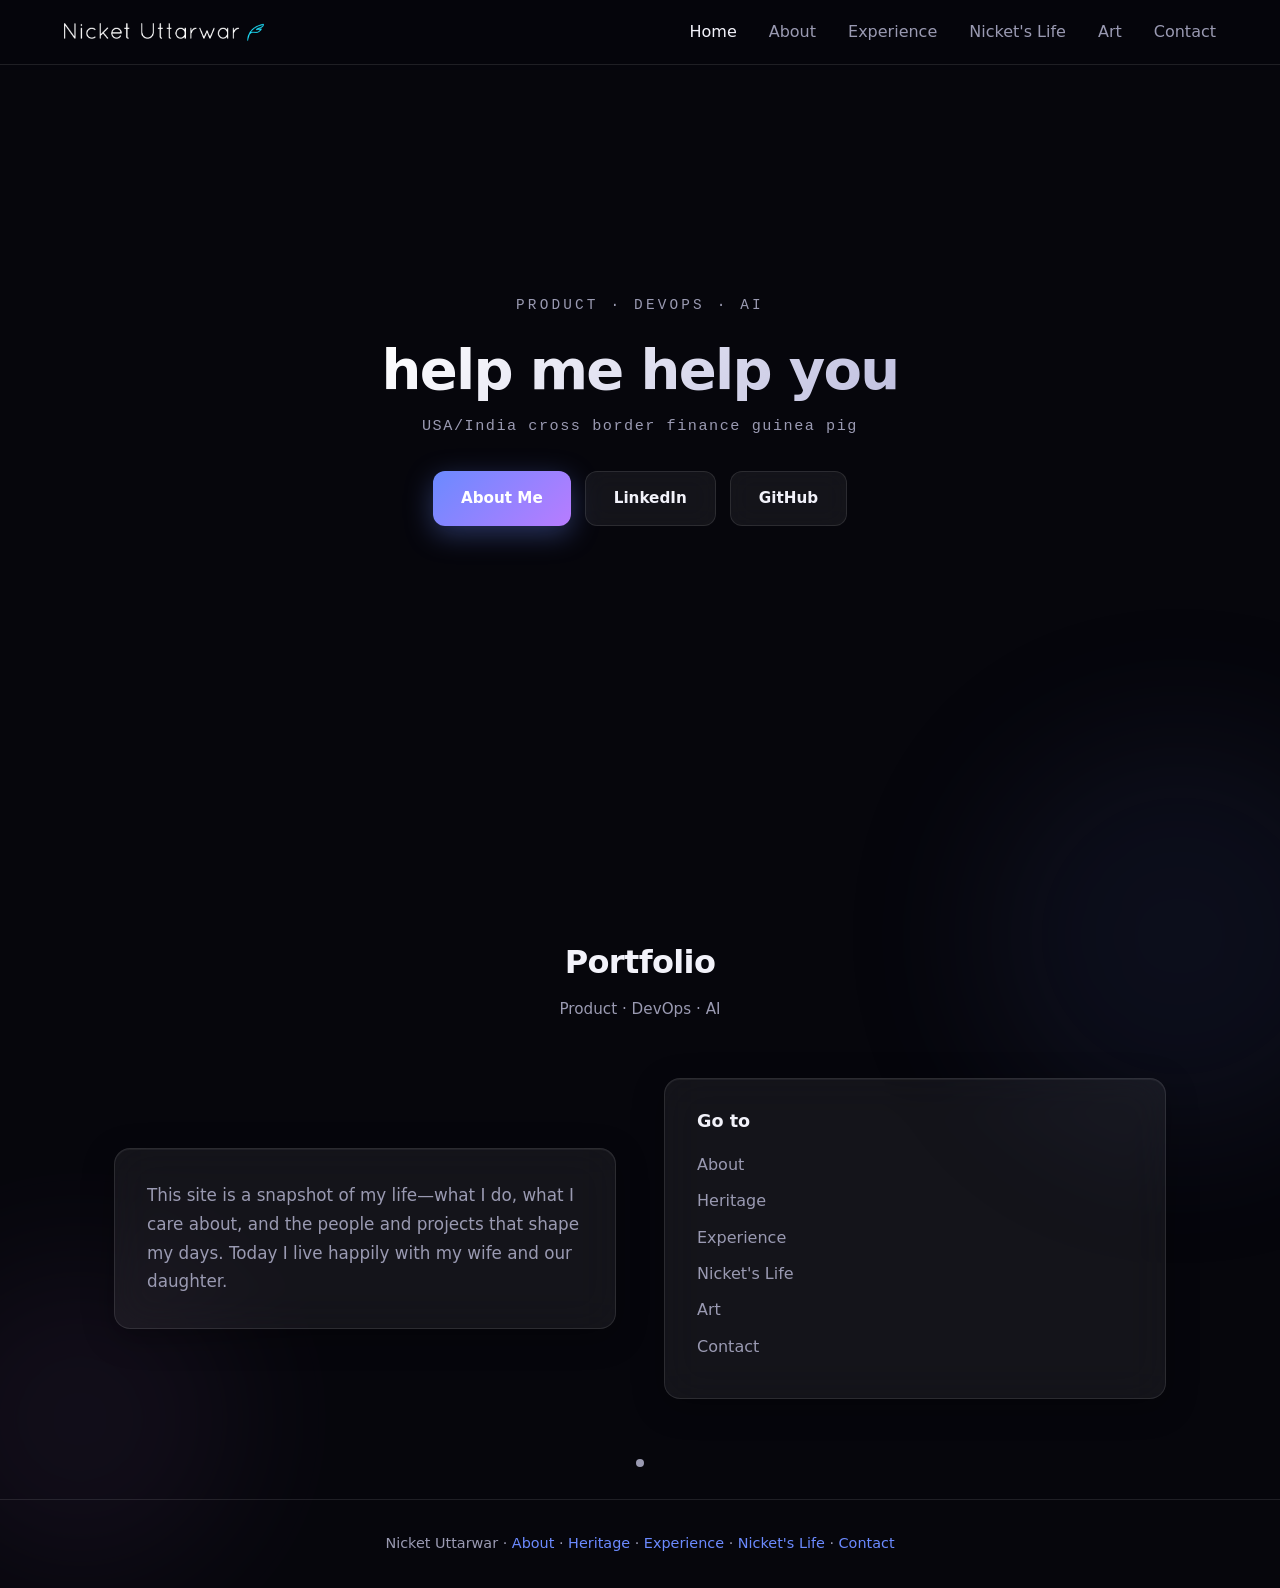
==== combined/index.html @ 59adc7f3 "baseline all tf scripts for combo website deployment" ====
<!DOCTYPE html>
<html lang="en">
<head>
	<meta charset="utf-8">
	<meta name="viewport" content="width=device-width, initial-scale=1, viewport-fit=cover">
	<meta name="theme-color" content="#06060c">
	<meta name="description" content="Nicket Uttarwar — Product, DevOps, AI. Head of Sales at PIAS. Portfolio.">
	<meta name="robots" content="index, follow, max-image-preview:large">
	<link rel="canonical" href="https://nicketuttarwar.com/">
	<meta property="og:type" content="website">
	<meta property="og:url" content="https://nicketuttarwar.com/">
	<meta property="og:title" content="Nicket Uttarwar — Product · DevOps · AI">
	<meta property="og:description" content="Nicket Uttarwar — Product, DevOps, AI. Head of Sales at PIAS. Portfolio.">
	<meta property="og:image" content="https://nicketuttarwar.com/images/logo.png">
	<meta property="og:locale" content="en_US">
	<meta name="twitter:card" content="summary">
	<meta name="twitter:title" content="Nicket Uttarwar — Product · DevOps · AI">
	<meta name="twitter:description" content="Nicket Uttarwar — Product, DevOps, AI. Head of Sales at PIAS. Portfolio.">
	<title>Nicket Uttarwar — Product · DevOps · AI</title>
	<link href="css/style.css" rel="stylesheet">
	<script type="application/ld+json">
	{"@context":"https://schema.org","@graph":[{"@type":"WebSite","@id":"https://nicketuttarwar.com/#website","name":"Nicket Uttarwar","url":"https://nicketuttarwar.com/","description":"Personal portfolio: product, DevOps, AI, career, life, and art.","inLanguage":"en-US","publisher":{"@id":"https://nicketuttarwar.com/#person"}},{"@type":"Person","@id":"https://nicketuttarwar.com/#person","name":"Nicket Uttarwar","url":"https://nicketuttarwar.com/","email":"mailto:nicket@uttarwar.com","sameAs":["https://www.linkedin.com/in/nicket-uttarwar/","https://github.com/NicketUttarwar"],"jobTitle":"Head of Sales","worksFor":{"@type":"Organization","name":"PIAS"}}]}
	</script>
</head>
<body>
	<a class="skip-link" href="#main-content">Skip to main content</a>
	<header class="main-nav">
		<nav class="nav-inner">
			<input type="checkbox" id="nav-toggle" class="nav-check" hidden aria-hidden="true">
			<a href="./" class="nav-logo"><img src="images/logo.png" alt="Nicket Uttarwar" class="nav-logo-img"></a>
			<ul class="nav-links">
				<li><a href="./" class="nav-active" aria-current="page">Home</a></li>
				<li><a href="about/">About</a></li>
				<li><a href="experience/">Experience</a></li>
				<li><a href="life/">Nicket's Life</a></li>
				<li><a href="art/">Art</a></li>
				<li><a href="contact/">Contact</a></li>
			</ul>
			<label for="nav-toggle" class="nav-toggle" aria-label="Toggle menu">
				<span></span><span></span><span></span>
			</label>
		</nav>
	</header>

	<main id="main-content" tabindex="-1">
		<section class="hero" id="home">
			<div class="hero-content">
				<p class="hero-label">Product · DevOps · AI</p>
				<h1 class="hero-title">help me help you</h1>
				<p class="hero-subtitle">USA/India cross border finance guinea pig</p>
				<div class="hero-actions">
					<a href="about/" class="btn btn-primary">About Me</a>
					<a href="https://www.linkedin.com/in/nicket-uttarwar/" target="_blank" rel="noopener" class="btn btn-glass">LinkedIn</a>
					<a href="https://github.com/NicketUttarwar" target="_blank" rel="noopener" class="btn btn-glass">GitHub</a>
				</div>
			</div>
			<div class="scroll-hint">
				<span class="scroll-dot"></span>
			</div>
		</section>

		<section class="section intro-section" id="intro">
			<div class="blob blob-1"></div>
			<div class="blob blob-2"></div>
			<div class="container">
				<div class="section-header">
					<h2>Portfolio</h2>
					<p>Product · DevOps · AI</p>
				</div>
				<div class="intro-grid intro-grid--compact">
					<div class="intro-text glass-panel">
						<p>This site is a snapshot of my life—what I do, what I care about, and the people and projects that shape my days. Today I live happily with my wife and our daughter.</p>
					</div>
					<div class="intro-links glass-panel">
						<h3>Go to</h3>
						<ul class="page-links">
							<li><a href="about/">About</a></li>
							<li><a href="about/#heritage">Heritage</a></li>
							<li><a href="experience/">Experience</a></li>
							<li><a href="life/">Nicket's Life</a></li>
							<li><a href="art/">Art</a></li>
							<li><a href="contact/">Contact</a></li>
						</ul>
					</div>
				</div>
			</div>
		</section>
	</main>

	<footer class="main-footer">
		<div class="container">
			<p>Nicket Uttarwar · <a href="about/">About</a> · <a href="about/#heritage">Heritage</a> · <a href="experience/">Experience</a> · <a href="life/">Nicket's Life</a> · <a href="contact/">Contact</a></p>
		</div>
	</footer>
	<script defer src="js/portfolio-images.js"></script>
</body>
</html>
---- combined/css/style.css ----
/* ============================================
   Nicket Uttarwar — Lightweight HTML/CSS
   ============================================ */

:root {
	--bg-deep: #06060c;
	--bg-mid: #0a0a12;
	--glass-bg: rgba(255, 255, 255, 0.06);
	--glass-border: rgba(255, 255, 255, 0.1);
	--glass-shadow: rgba(0, 0, 0, 0.3);
	--text: #f2f2fa;
	--text-muted: #9a9ab2;
	--accent: #6b8aff;
	--accent-warm: #b87cff;
	--accent-glow: rgba(107, 138, 255, 0.35);
	--fluid-1: #252d52;
	--fluid-2: #3d2a4a;
	--font-sans: system-ui, -apple-system, sans-serif;
	--font-mono: ui-monospace, monospace;
	--radius: 16px;
	--radius-sm: 12px;
	--nav-height: 64px;
	--safe-top: env(safe-area-inset-top, 0);
	--safe-bottom: env(safe-area-inset-bottom, 0);
	--safe-left: env(safe-area-inset-left, 0);
	--safe-right: env(safe-area-inset-right, 0);
}

*,
*::before,
*::after {
	box-sizing: border-box;
}

html {
	scroll-behavior: smooth;
	-webkit-text-size-adjust: 100%;
}

body {
	margin: 0;
	font-family: var(--font-sans);
	background: var(--bg-deep);
	color: var(--text);
	font-size: 16px;
	line-height: 1.65;
	-webkit-font-smoothing: antialiased;
	-moz-osx-font-smoothing: grayscale;
	overflow-x: hidden;
}

/* Skip link — keyboard / screen reader */
.skip-link {
	position: absolute;
	left: -9999px;
	top: 0;
	z-index: 10000;
	padding: 0.75rem 1.25rem;
	background: var(--bg-mid);
	color: var(--text);
	border: 2px solid var(--accent);
	border-radius: var(--radius-sm);
	font-weight: 600;
}
.skip-link:focus {
	left: max(var(--safe-left), 0.75rem);
	top: max(var(--safe-top), 0.75rem);
	position: fixed;
}

@media (prefers-reduced-motion: reduce) {
	html { scroll-behavior: auto; }
	.blob { animation: none; }
	.scroll-dot { animation: none; }
}

a {
	color: var(--accent);
	text-decoration: none;
	transition: color 0.2s ease, opacity 0.2s ease;
	-webkit-tap-highlight-color: transparent;
}
a:hover {
	color: var(--accent-warm);
}
a:focus-visible {
	outline: 2px solid var(--accent);
	outline-offset: 3px;
}

/* ---- Navigation ---- */
.main-nav {
	position: fixed;
	top: 0;
	left: 0;
	right: 0;
	z-index: 100;
	height: calc(var(--nav-height) + var(--safe-top));
	min-height: 64px;
	padding-top: var(--safe-top);
	background: rgba(6, 6, 12, 0.92);
	backdrop-filter: blur(20px);
	-webkit-backdrop-filter: blur(20px);
	box-shadow: 0 1px 0 var(--glass-border);
}

.nav-inner {
	max-width: 1200px;
	margin: 0 auto;
	padding: 0 max(24px, var(--safe-left));
	height: var(--nav-height);
	display: flex;
	align-items: center;
	justify-content: space-between;
}

.nav-logo {
	display: flex;
	align-items: center;
}
.nav-logo:hover {
	opacity: 0.9;
}
.nav-logo-img {
	display: block;
	height: 36px;
	width: auto;
	max-width: 200px;
	object-fit: contain;
}

.nav-links {
	display: flex;
	list-style: none;
	margin: 0;
	padding: 0;
	gap: 32px;
}
.nav-links a {
	color: var(--text-muted);
	font-weight: 500;
}
.nav-links a:hover {
	color: var(--text);
}
.text-link {
	color: var(--accent);
	font-weight: 500;
}
.text-link:hover {
	color: var(--accent-warm);
}

.nav-toggle {
	display: none;
	width: 44px;
	height: 44px;
	min-width: 44px;
	min-height: 44px;
	flex-direction: column;
	justify-content: center;
	align-items: center;
	gap: 6px;
	background: none;
	border: none;
	cursor: pointer;
	padding: 0;
	-webkit-tap-highlight-color: transparent;
	color: var(--text);
}
.nav-toggle:focus-visible {
	outline: 2px solid var(--accent);
	outline-offset: 2px;
}
.nav-toggle span {
	display: block;
	width: 22px;
	height: 2px;
	background: currentColor;
	border-radius: 1px;
	transition: transform 0.3s ease, opacity 0.3s ease;
}
#nav-toggle:checked ~ .nav-toggle span:nth-child(1) {
	transform: translateY(4px) rotate(45deg);
}
#nav-toggle:checked ~ .nav-toggle span:nth-child(2) {
	opacity: 0;
}
#nav-toggle:checked ~ .nav-toggle span:nth-child(3) {
	transform: translateY(-4px) rotate(-45deg);
}
body:has(#nav-toggle:checked) { overflow: hidden; }

/* ---- Glass panels (fluid UI) ---- */
.glass-panel {
	background: var(--glass-bg);
	border: 1px solid var(--glass-border);
	border-radius: var(--radius);
	backdrop-filter: blur(20px);
	-webkit-backdrop-filter: blur(20px);
	box-shadow: 0 8px 32px var(--glass-shadow), inset 0 1px 0 rgba(255, 255, 255, 0.06);
	transition: transform 0.3s ease, box-shadow 0.3s ease, border-color 0.3s ease;
}
.glass-panel:hover {
	border-color: rgba(255, 255, 255, 0.2);
	box-shadow: 0 16px 48px rgba(0, 0, 0, 0.35), inset 0 1px 0 rgba(255, 255, 255, 0.08);
}

/* ---- Blobs (fluid decorative shapes) ---- */
.blob {
	position: absolute;
	border-radius: 50%;
	filter: blur(70px);
	opacity: 0.22;
	pointer-events: none;
	animation: blobFloat 20s ease-in-out infinite;
}
.blob-1 {
	width: 400px;
	height: 400px;
	background: var(--fluid-1);
	top: -100px;
	right: -100px;
	animation-delay: 0s;
}
.blob-2 {
	width: 320px;
	height: 320px;
	background: var(--fluid-2);
	bottom: -80px;
	left: -80px;
	animation-delay: -6s;
}
.blob-3 {
	width: 350px;
	height: 350px;
	background: var(--accent-warm);
	top: 30%;
	left: -120px;
	opacity: 0.25;
	animation-delay: -3s;
}
.blob-4 {
	width: 380px;
	height: 380px;
	background: var(--fluid-1);
	bottom: 10%;
	right: -100px;
	animation-delay: -9s;
}
.blob-5 {
	width: 300px;
	height: 300px;
	background: var(--fluid-2);
	top: -80px;
	left: 30%;
	animation-delay: -12s;
}

@keyframes blobFloat {
	0%, 100% { transform: translate(0, 0) scale(1); }
	25% { transform: translate(20px, -30px) scale(1.05); }
	50% { transform: translate(-15px, 20px) scale(0.98); }
	75% { transform: translate(25px, 15px) scale(1.02); }
}

/* ---- Layout ---- */
main {
	position: relative;
	z-index: 1;
}

/* ---- Breadcrumbs (multi-page) ---- */
.breadcrumb-wrap {
	position: relative;
	z-index: 1;
	padding: calc(var(--nav-height) + var(--safe-top) + 24px) max(24px, var(--safe-left)) 0 max(24px, var(--safe-right));
}
.breadcrumb {
	display: flex;
	align-items: center;
	flex-wrap: wrap;
	gap: 6px 12px;
	font-size: 0.9rem;
	color: var(--text-muted);
	margin: 0 0 32px;
	max-width: 1100px;
	margin-left: auto;
	margin-right: auto;
}
.breadcrumb a {
	color: var(--text-muted);
}
.breadcrumb a:hover {
	color: var(--accent);
}
.breadcrumb-sep {
	opacity: 0.5;
	user-select: none;
}
.breadcrumb-current {
	color: var(--text);
	font-weight: 500;
}
.nav-links a.nav-active {
	color: var(--text);
}
.nav-links a.nav-active:hover {
	color: var(--accent-warm);
}

/* ---- Inner pages (no fluid canvas) ---- */
body.page-inner main {
	padding-bottom: 48px;
}
.page-content {
	max-width: 1100px;
	margin: 0 auto;
	padding: 0 max(24px, var(--safe-left)) 48px max(24px, var(--safe-right));
}

.container {
	max-width: 1100px;
	margin: 0 auto;
	padding: 0 max(24px, var(--safe-left)) 0 max(24px, var(--safe-right));
}

.section {
	position: relative;
	padding: 100px 0;
	min-height: 50vh;
}

.section-header {
	text-align: center;
	margin-bottom: 56px;
}
.section-header h1,
.section-header h2 {
	font-size: clamp(1.5rem, 3.5vw, 2rem);
	font-weight: 600;
	margin: 0 0 8px;
	color: var(--text);
	letter-spacing: -0.02em;
}
.section-header p {
	margin: 0;
	color: var(--text-muted);
	font-size: 0.95rem;
}

.art-site-link {
	text-align: center;
	margin: -40px 0 40px;
}

/* ---- Hero ---- */
.hero {
	min-height: 100vh;
	min-height: calc(100dvh - var(--nav-height));
	display: flex;
	flex-direction: column;
	align-items: center;
	justify-content: center;
	text-align: center;
	padding: calc(var(--nav-height) + var(--safe-top)) max(24px, var(--safe-right)) calc(80px + var(--safe-bottom)) max(24px, var(--safe-left));
}

.hero-content {
	max-width: 640px;
}

.hero-label {
	font-family: var(--font-mono);
	font-size: clamp(0.75rem, 2.5vw, 0.9rem);
	letter-spacing: 0.22em;
	text-transform: uppercase;
	color: var(--text-muted);
	margin: 0 0 20px;
}

.hero-title {
	font-size: clamp(2rem, 7vw, 3.5rem);
	font-weight: 700;
	line-height: 1.15;
	margin: 0 0 12px;
	letter-spacing: -0.03em;
	background: linear-gradient(135deg, #fff 0%, #c0c0e0 100%);
	-webkit-background-clip: text;
	-webkit-text-fill-color: transparent;
	background-clip: text;
}

.hero-subtitle {
	font-family: var(--font-mono);
	font-size: clamp(0.8rem, 2.5vw, 0.95rem);
	letter-spacing: 0.1em;
	color: var(--text-muted);
	margin: 0 0 32px;
}

.hero-actions {
	display: flex;
	flex-wrap: wrap;
	gap: 14px;
	justify-content: center;
}

.btn {
	display: inline-flex;
	align-items: center;
	justify-content: center;
	min-height: 48px;
	padding: 14px 28px;
	font-family: var(--font-sans);
	font-size: 0.95rem;
	font-weight: 600;
	border-radius: var(--radius-sm);
	border: none;
	cursor: pointer;
	transition: transform 0.2s ease, box-shadow 0.2s ease, opacity 0.2s ease;
	-webkit-tap-highlight-color: transparent;
}
.btn:hover {
	transform: translateY(-2px);
	opacity: 0.95;
}
.btn:focus-visible {
	outline: 2px solid var(--accent);
	outline-offset: 3px;
}

.btn-primary {
	background: linear-gradient(135deg, var(--accent) 0%, var(--accent-warm) 100%);
	color: #fff;
	box-shadow: 0 8px 28px var(--accent-glow);
}
.btn-primary:hover {
	box-shadow: 0 12px 36px var(--accent-glow);
}

.btn-glass {
	background: var(--glass-bg);
	color: var(--text);
	border: 1px solid var(--glass-border);
	backdrop-filter: blur(12px);
}
.btn-glass:hover {
	border-color: rgba(255, 255, 255, 0.2);
}

.scroll-hint {
	position: absolute;
	bottom: 32px;
	left: 50%;
	transform: translateX(-50%);
}
.scroll-dot {
	display: block;
	width: 8px;
	height: 8px;
	border-radius: 50%;
	background: var(--text-muted);
	animation: scrollPulse 2s ease-in-out infinite;
}

@keyframes scrollPulse {
	0%, 100% { opacity: 0.5; transform: translateY(0); }
	50% { opacity: 1; transform: translateY(8px); }
}

/* ---- Intro ---- */
.intro-section .intro-grid {
	display: grid;
	grid-template-columns: 1fr 1fr;
	gap: 48px;
	align-items: center;
}
.intro-text {
	padding: 40px;
}
.intro-text p {
	margin: 0 0 20px;
	color: var(--text-muted);
	font-size: 1.05rem;
	line-height: 1.7;
}
.intro-text p:last-child {
	margin-bottom: 0;
}

.fluid-card {
	overflow: hidden;
	padding: 0;
	aspect-ratio: 3/4;
	max-height: 480px;
}
.fluid-card-inner {
	width: 100%;
	height: 100%;
	position: relative;
	background: linear-gradient(145deg, var(--fluid-1) 0%, var(--fluid-2) 100%);
	display: flex;
	align-items: center;
	justify-content: center;
}
.fluid-card-placeholder {
	color: rgba(255,255,255,0.5);
	font-size: 1.2rem;
	display: none;
}
.fluid-card-inner:has(.fluid-card-placeholder:only-child),
.fluid-card-inner .intro-image[style*="display: none"] + .fluid-card-placeholder {
	display: flex;
}
.intro-image {
	width: 100%;
	height: 100%;
	object-fit: cover;
	display: block;
}

.intro-grid--compact .intro-text { padding: 32px; }
.intro-links {
	padding: 28px 32px;
}
.intro-links h3 {
	margin: 0 0 16px;
	font-size: 1.1rem;
	font-weight: 600;
	color: var(--text);
}
.page-links {
	list-style: none;
	margin: 0;
	padding: 0;
}
.page-links li { margin-bottom: 10px; }
.page-links a {
	display: inline-block;
	color: var(--text-muted);
	font-weight: 500;
}
.page-links a:hover { color: var(--accent); }

/* ---- Experience timeline ---- */
.experience-section {
	padding: 100px 0 80px;
}
.timeline {
	display: flex;
	flex-direction: column;
	gap: 24px;
	max-width: 720px;
	margin: 0 auto 48px;
}
.timeline-item {
	padding: 28px 32px;
	transition: transform 0.3s ease;
}
.timeline-item:hover {
	transform: translateX(6px);
}
.timeline-meta {
	display: flex;
	flex-wrap: wrap;
	gap: 12px 24px;
	margin-bottom: 12px;
	font-family: var(--font-mono);
	font-size: 0.85rem;
	color: var(--text-muted);
}
.timeline-date {
	color: var(--accent);
}
.timeline-item h3 {
	margin: 0 0 12px;
	font-size: 1.2rem;
	font-weight: 600;
	color: var(--text);
}
.timeline-item p {
	margin: 0;
	font-size: 0.95rem;
	color: var(--text-muted);
	line-height: 1.65;
}
.timeline-item.dissolved .timeline-item-title {
	text-decoration: line-through;
	color: var(--text-muted);
}
.timeline-item.dissolved .dissolved-badge {
	display: inline-block;
	margin-left: 0.5em;
	text-decoration: none;
	font-size: 0.75rem;
	font-weight: 600;
	color: var(--text-muted);
	letter-spacing: 0.02em;
}
.experience-note {
	margin-top: 48px;
	padding: 24px 28px;
	border-left: 3px solid var(--accent);
	background: var(--glass-bg);
	border-radius: 0 var(--radius-sm) var(--radius-sm) 0;
}
.experience-note p {
	margin: 0;
	font-size: 0.95rem;
	color: var(--text-muted);
	line-height: 1.65;
	font-style: italic;
}
.section-cta {
	text-align: center;
}

/* ---- Education ---- */
.education-section {
	padding: 72px 0;
}
.education-grid {
	display: grid;
	grid-template-columns: repeat(2, 1fr);
	gap: 24px;
	max-width: 640px;
	margin: 0 auto;
}
.education-card {
	padding: 28px 32px;
	transition: transform 0.3s ease;
}
.education-card:hover {
	transform: translateY(-4px);
}
.education-logo {
	display: block;
	width: 64px;
	height: 64px;
	object-fit: contain;
	margin: 0 auto 16px;
}
.education-date {
	display: block;
	font-family: var(--font-mono);
	font-size: 0.85rem;
	color: var(--accent);
	margin-bottom: 8px;
}
.education-card h3 {
	margin: 0 0 8px;
	font-size: 1.2rem;
	font-weight: 600;
	color: var(--text);
}
.education-card p {
	margin: 0;
	font-size: 0.95rem;
	color: var(--text-muted);
}

/* ---- Heritage explainer (Naturell → Zydus) ---- */
.heritage-section {
	padding: 72px 0;
}
.heritage-explainer {
	display: flex;
	flex-direction: column;
	gap: 32px;
	max-width: 820px;
	margin: 0 auto;
}
.explainer-block {
	display: grid;
	grid-template-columns: 1fr 1fr;
	gap: 0;
	align-items: stretch;
	overflow: hidden;
	padding: 0;
}
.explainer-block:nth-child(even) {
	grid-template-columns: 1fr 1fr;
}
.explainer-block:nth-child(even) .explainer-img-wrap { order: 2; }
.explainer-block:nth-child(even) .explainer-body { order: 1; }
.explainer-img-wrap {
	position: relative;
	min-height: 220px;
	background: linear-gradient(145deg, var(--fluid-1) 0%, var(--fluid-2) 100%);
	display: flex;
	align-items: center;
	justify-content: center;
}
.explainer-img-wrap--video {
	min-height: 0;
	background: transparent;
}
.explainer-img {
	width: 100%;
	height: 100%;
	object-fit: cover;
	display: block;
	min-height: 220px;
}
.explainer-img-placeholder {
	position: absolute;
	inset: 0;
	display: flex;
	align-items: center;
	justify-content: center;
	color: rgba(255, 255, 255, 0.5);
	font-size: 1rem;
	font-weight: 500;
	padding: 24px;
	text-align: center;
}
.explainer-body {
	padding: 28px 32px;
	display: flex;
	flex-direction: column;
	justify-content: center;
}
.explainer-body h3 {
	margin: 0 0 12px;
	font-size: 1.2rem;
	font-weight: 600;
	color: var(--text);
}
.explainer-body p {
	margin: 0;
	font-size: 0.98rem;
	line-height: 1.7;
	color: var(--text-muted);
}
.heritage-video-wrap {
	margin: 0;
	max-width: none;
}
.heritage-video-wrap .heritage-video {
	display: grid;
	grid-template-columns: 1.2fr 1fr;
	gap: 0;
	padding: 0;
	overflow: hidden;
}
.heritage-video-wrap .explainer-img-wrap--video {
	order: 1;
}
.heritage-video-wrap .explainer-body { order: 2; }
.video-embed-container {
	position: relative;
	width: 100%;
	padding-bottom: 56.25%;
	height: 0;
	overflow: hidden;
}
.video-embed-container iframe {
	position: absolute;
	top: 0;
	left: 0;
	width: 100%;
	height: 100%;
	border: none;
}
.heritage-video-wrap .explainer-img-wrap--video {
	position: relative;
	min-height: 0;
	aspect-ratio: 16/9;
}
.heritage-video-wrap .explainer-img-wrap--video .video-embed-container {
	position: absolute;
	inset: 0;
	height: 100%;
	padding-bottom: 0;
}
.video-embed-container iframe {
	position: absolute;
	top: 0;
	left: 0;
	width: 100%;
	height: 100%;
	border: none;
}

/* ---- Skill cards (text-first, no images) ---- */
.skills-section {
	padding: 48px 0 56px;
}
.skills-grid {
	display: grid;
	grid-template-columns: repeat(3, 1fr);
	gap: 24px;
}
.skill-card {
	position: relative;
	display: flex;
	overflow: hidden;
	transition: transform 0.25s ease, box-shadow 0.25s ease;
}
.skill-card:hover {
	transform: translateY(-4px);
}
.skill-card-accent {
	width: 4px;
	flex-shrink: 0;
	background: linear-gradient(180deg, var(--accent) 0%, var(--accent-warm) 100%);
}
.skill-card-accent--devops {
	background: linear-gradient(180deg, #4a9eff 0%, #6b8aff 100%);
}
.skill-card-accent--ai {
	background: linear-gradient(180deg, #b87cff 0%, #e08cff 100%);
}
.skill-card-body {
	flex: 1;
	padding: 24px 24px 24px 20px;
}
.skill-card-body h3 {
	margin: 0 0 6px;
	font-size: 1.2rem;
	font-weight: 600;
	color: var(--text);
	letter-spacing: -0.01em;
}
.skill-card-sub {
	margin: 0 0 16px;
	color: var(--text-muted);
	font-size: 0.875rem;
}
.skill-list {
	list-style: none;
	margin: 0;
	padding: 0;
	font-size: 0.875rem;
	color: var(--text-muted);
	line-height: 1.75;
}
.skill-list li::before {
	content: '· ';
	color: var(--accent);
	font-weight: 700;
}

/* ---- Portfolio cards (legacy, e.g. art grid) ---- */
.portfolio-grid {
	display: grid;
	grid-template-columns: repeat(3, 1fr);
	gap: 24px;
}
.portfolio-card {
	overflow: hidden;
	transition: transform 0.3s ease;
}
.portfolio-card:hover {
	transform: translateY(-4px);
}
.portfolio-card .card-image-wrap {
	aspect-ratio: 1;
	overflow: hidden;
	background: var(--fluid-2);
}
.portfolio-card .card-image-wrap.no-img {
	display: flex;
	align-items: center;
	justify-content: center;
	color: var(--text-muted);
	font-size: 0.9rem;
}
.card-image {
	width: 100%;
	height: 100%;
	object-fit: cover;
}
.portfolio-card .card-body {
	padding: 20px;
}
.portfolio-card .card-body h3 {
	margin: 0 0 4px;
	font-size: 1.2rem;
	font-weight: 600;
	color: var(--text);
}
.card-sub {
	margin: 0 0 12px;
	color: var(--text-muted);
	font-size: 0.875rem;
}

/* ---- Stats ---- */
.stats-section {
	padding: 72px 0;
}
.stats-grid {
	display: grid;
	grid-template-columns: repeat(4, 1fr);
	gap: 24px;
}
.stat-item {
	padding: 32px 24px;
	text-align: center;
	transition: transform 0.3s ease;
}
.stat-item:hover {
	transform: translateY(-4px);
}
.stat-icon {
	display: block;
	font-size: 1.5rem;
	color: var(--accent);
	margin-bottom: 12px;
	opacity: 0.9;
}
.stat-value {
	font-size: 2.25rem;
	font-weight: 700;
	color: var(--text);
	display: inline-block;
}
.stat-suffix {
	font-size: 1.5rem;
	color: var(--text-muted);
}
.stat-label {
	display: block;
	margin-top: 4px;
	font-size: 0.9rem;
	color: var(--text-muted);
}

/* ---- About ---- */
.about-grid {
	display: grid;
	grid-template-columns: repeat(4, 1fr);
	gap: 24px;
}
.about-card {
	padding: 32px 24px;
	transition: transform 0.3s ease;
}
.about-card:hover {
	transform: translateY(-4px);
}
.about-icon {
	font-size: 2rem;
	margin-bottom: 16px;
	line-height: 1;
}
.about-card h3 {
	margin: 0 0 12px;
	font-size: 1.2rem;
	font-weight: 600;
	color: var(--text);
}
.about-card p {
	margin: 0;
	font-size: 0.95rem;
	color: var(--text-muted);
	line-height: 1.6;
}

/* ---- FAQ ---- */
.faq-grid {
	display: grid;
	grid-template-columns: repeat(2, 1fr);
	gap: 24px;
}
.faq-item {
	padding: 28px 32px;
}
.faq-item h3 {
	margin: 0 0 12px;
	font-size: 1.1rem;
	font-weight: 600;
	color: var(--text);
}
.faq-item p {
	margin: 0;
	font-size: 0.95rem;
	color: var(--text-muted);
	line-height: 1.65;
}

/* ---- Contact ---- */
.contact-block {
	text-align: center;
	padding: 48px;
	max-width: 560px;
	margin: 0 auto;
}
.contact-detail {
	margin: 0 0 12px;
}
.contact-detail:last-child {
	margin-bottom: 0;
}
.contact-email,
.contact-phone {
	font-family: var(--font-mono);
	font-size: 1.15rem;
	color: var(--accent);
	word-break: break-all;
}
.contact-email:hover,
.contact-phone:hover {
	color: var(--accent-warm);
}
.contact-address {
	font-size: 0.95rem;
	color: var(--text-muted);
}

/* ---- Art page (assets load lazy when page is visited) ---- */
.art-intro {
	padding: 28px 32px;
	margin-bottom: 32px;
}
.art-intro p {
	margin: 0;
	color: var(--text-muted);
	font-size: 1.05rem;
	line-height: 1.7;
}
.art-grid {
	display: grid;
	grid-template-columns: repeat(auto-fill, minmax(280px, 1fr));
	gap: 24px;
}
.art-card {
	overflow: hidden;
	transition: transform 0.3s ease;
}
.art-card:hover {
	transform: translateY(-6px);
}
.art-card-image {
	aspect-ratio: 4/3;
	overflow: hidden;
	background: var(--fluid-2);
}
.art-card-image img {
	width: 100%;
	height: 100%;
	object-fit: cover;
	display: block;
}
.art-card-image.no-img {
	display: flex;
	align-items: center;
	justify-content: center;
	color: var(--text-muted);
	font-size: 0.9rem;
}
.art-card-body {
	padding: 20px;
}
.art-card-body h3 {
	margin: 0;
	font-size: 1.1rem;
	font-weight: 600;
	color: var(--text);
}

/* ---- Life page (simple timeline) ---- */
.life-page .page-content {
	max-width: 720px;
}
.life-hero-simple {
	text-align: center;
	padding-top: 48px;
}
.life-hero-simple .life-title {
	font-size: clamp(1.75rem, 5vw, 2.5rem);
	font-weight: 700;
	margin: 0 0 8px;
	color: var(--text);
}
.life-hero-simple .life-subtitle {
	font-family: var(--font-mono);
	font-size: 0.9rem;
	letter-spacing: 0.1em;
	text-transform: uppercase;
	color: var(--text-muted);
	margin: 0 0 24px;
}
.life-timeline-section {
	padding: 48px 0;
}
.life-block {
	display: grid;
	grid-template-columns: 1fr 1.2fr;
	gap: 32px;
	align-items: center;
	padding: 0;
	overflow: hidden;
}
.life-block-img {
	position: relative;
	background: var(--fluid-2);
	min-height: 200px;
}
.life-block-img img:first-child {
	width: 100%;
	height: auto;
	display: block;
	object-fit: cover;
	max-height: 280px;
}
.life-block-img .life-school-logo {
	position: absolute;
	bottom: 12px;
	right: 12px;
	width: 48px;
	height: auto;
	object-fit: contain;
	background: rgba(6, 6, 12, 0.7);
	border-radius: 8px;
	padding: 4px;
}
.life-block-body {
	padding: 28px 24px;
}
.life-year {
	display: inline-block;
	font-family: var(--font-mono);
	font-size: 0.85rem;
	letter-spacing: 0.15em;
	text-transform: uppercase;
	color: var(--accent);
	margin-bottom: 12px;
}
.life-block-body h2 {
	font-size: 1.2rem;
	font-weight: 600;
	margin: 0 0 8px;
	color: var(--text);
}
.life-loc {
	font-size: 0.9rem;
	color: var(--text-muted);
	margin: 0 0 12px;
}
.life-desc {
	font-size: 0.95rem;
	line-height: 1.65;
}

.life-company-status {
	font-size: 0.75rem;
	color: var(--text-muted);
	margin-top: 0.5rem;
	margin-bottom: 0;
	font-weight: 500;
}
.life-education-section .section-header {
	margin-bottom: 32px;
}
.life-edu-blocks {
	display: grid;
	grid-template-columns: repeat(2, 1fr);
	gap: 24px;
}
.life-edu-block {
	padding: 0;
	overflow: hidden;
}
.life-edu-img-wrap {
	position: relative;
	background: var(--fluid-2);
	margin-bottom: 16px;
}
.life-edu-img-wrap img:first-child {
	width: 100%;
	height: auto;
	max-height: 180px;
	object-fit: cover;
	display: block;
}
.life-edu-img-wrap .life-edu-logo {
	position: absolute;
	bottom: 12px;
	left: 50%;
	transform: translateX(-50%);
	width: 72px;
	height: 72px;
	object-fit: contain;
	background: rgba(6, 6, 12, 0.75);
	border-radius: 50%;
	padding: 8px;
}
.life-edu-block h3 {
	font-size: 1.1rem;
	font-weight: 600;
	margin: 0 0 4px;
	color: var(--text);
	padding: 0 20px;
}
.life-edu-block .life-loc {
	padding: 0 20px 20px;
	margin: 0;
}
.life-cta-section .life-desc {
	margin: 0;
}
@media (max-width: 768px) {
	.life-block {
		grid-template-columns: 1fr;
	}
	.life-block-img { order: 1; }
	.life-block-body { order: 2; padding: 24px 20px; }
	.life-edu-blocks {
		grid-template-columns: 1fr;
	}
}

/* ---- Footer ---- */
.main-footer {
	position: relative;
	z-index: 1;
	padding: 32px 24px;
	text-align: center;
	border-top: 1px solid var(--glass-border);
}
.main-footer p {
	margin: 0;
	font-size: 0.9rem;
	color: var(--text-muted);
}
.main-footer a {
	color: var(--accent);
}
.main-footer a:hover {
	color: var(--accent-warm);
}

/* ---- Responsive ---- */
@media (max-width: 900px) {
	.skills-grid {
		grid-template-columns: 1fr;
	}
	.portfolio-grid {
		grid-template-columns: 1fr;
	}
	.intro-section .intro-grid {
		grid-template-columns: 1fr;
		gap: 32px;
	}
	.intro-text { order: 2; padding: 28px 24px; }
	.intro-visual { order: 1; }
	.fluid-card { max-height: 380px; }
	.stats-grid {
		grid-template-columns: repeat(2, 1fr);
		gap: 16px;
	}
	.about-grid {
		grid-template-columns: repeat(2, 1fr);
		gap: 16px;
	}
	.education-grid {
		grid-template-columns: 1fr;
	}
	.explainer-block {
		grid-template-columns: 1fr;
	}
	.explainer-block:nth-child(even) .explainer-img-wrap { order: 0; }
	.explainer-block:nth-child(even) .explainer-body { order: 0; }
	.explainer-img-wrap { min-height: 200px; }
	.explainer-img { min-height: 200px; }
	.explainer-body { padding: 24px; }
	.heritage-video-wrap .heritage-video {
		grid-template-columns: 1fr;
	}
	.heritage-video-wrap .explainer-img-wrap--video { order: 0; }
	.heritage-video-wrap .explainer-body { order: 0; }
	.faq-grid {
		grid-template-columns: 1fr;
	}
	.section-header { margin-bottom: 40px; }
}

@media (max-width: 768px) {
	.nav-logo-img {
		height: 32px;
		max-width: 160px;
	}
	.nav-links {
		position: fixed;
		top: calc(var(--nav-height) + var(--safe-top));
		left: 0;
		right: 0;
		bottom: 0;
		background: rgba(8, 8, 16, 0.98);
		backdrop-filter: blur(20px);
		-webkit-backdrop-filter: blur(20px);
		flex-direction: column;
		align-items: stretch;
		padding: max(24px, var(--safe-left)) max(24px, var(--safe-right)) max(32px, var(--safe-bottom));
		gap: 0;
		overflow-y: auto;
		-webkit-overflow-scrolling: touch;
		transform: translateY(-100%);
		opacity: 0;
		visibility: hidden;
		transition: transform 0.3s ease, opacity 0.3s ease, visibility 0.3s ease;
	}
	.nav-links li {
		border-bottom: 1px solid var(--glass-border);
	}
	.nav-links a {
		display: block;
		padding: 16px 0;
		min-height: 48px;
		line-height: 1.4;
	}
	#nav-toggle:checked ~ .nav-links {
		transform: translateY(0);
		opacity: 1;
		visibility: visible;
	}
	.nav-toggle {
		display: flex;
	}
	.section {
		padding: 64px 0;
		min-height: auto;
	}
	.experience-section { padding: 64px 0 56px; }
	.timeline { margin-bottom: 40px; }
	.timeline-item {
		padding: 22px 20px;
	}
	.stats-grid {
		grid-template-columns: 1fr;
		gap: 12px;
	}
	.stat-item { padding: 24px 20px; }
	.about-grid {
		grid-template-columns: 1fr;
		gap: 12px;
	}
	.about-card { padding: 24px 20px; }
	.hero-actions {
		flex-direction: column;
		gap: 12px;
		width: 100%;
		max-width: 320px;
	}
	.btn {
		width: 100%;
		max-width: 320px;
		min-height: 48px;
	}
	.section-cta .btn { max-width: 320px; }
	.contact-block {
		padding: 32px 24px;
	}
	.faq-item { padding: 22px 24px; }
	.main-footer {
		padding: 24px max(24px, var(--safe-left)) calc(24px + var(--safe-bottom)) max(24px, var(--safe-right));
	}
}

@media (max-width: 768px) {
	.art-grid {
		grid-template-columns: 1fr;
	}
}

@media (max-width: 480px) {
	.blob {
		width: 180px !important;
		height: 180px !important;
		filter: blur(45px);
		opacity: 0.28;
	}
	.hero-title { margin-bottom: 28px; }
	.section-header h1,
	.section-header h2 { font-size: 1.5rem; }
	.section-header { margin-bottom: 32px; }
	.intro-text { padding: 22px 20px; }
	.intro-text p { font-size: 0.98rem; }
	.portfolio-card .card-body { padding: 20px; }
	.stat-value { font-size: 1.9rem; }
	.stat-suffix { font-size: 1.25rem; }
}

/* Portfolio pages: native lazy images defer off-screen rendering (Uttarwar Art uses its own CSS) */
main img[loading="lazy"] {
	content-visibility: auto;
}

/* 404 — root-absolute URLs in 404.html; works for any missing path (S3/CloudFront/Nginx) */
.page-404 .page-404-section {
	padding-top: clamp(2rem, 8vh, 4rem);
	padding-bottom: clamp(3rem, 12vh, 6rem);
}
.page-404-card {
	max-width: 520px;
	margin: 0 auto;
	padding: clamp(1.75rem, 4vw, 2.5rem);
	text-align: center;
}
.page-404-code {
	font-family: var(--font-mono);
	font-size: clamp(3rem, 10vw, 4.5rem);
	font-weight: 700;
	line-height: 1;
	margin: 0 0 0.5rem;
	color: var(--accent);
	opacity: 0.9;
	letter-spacing: -0.06em;
}
.page-404-title {
	font-size: clamp(1.35rem, 3vw, 1.75rem);
	margin: 0 0 0.75rem;
	font-weight: 600;
}
.page-404-lead {
	color: var(--text-muted);
	margin: 0 0 1.5rem;
	font-size: 1rem;
	line-height: 1.6;
}
.page-404-visual {
	margin: 0 auto 1.75rem;
	max-width: 280px;
	border-radius: var(--radius);
	overflow: hidden;
	border: 1px solid var(--glass-border);
	box-shadow: 0 12px 40px var(--glass-shadow);
}
.page-404-image {
	display: block;
	width: 100%;
	height: auto;
	vertical-align: middle;
	object-fit: cover;
	aspect-ratio: 1;
}
.page-404-actions {
	display: flex;
	flex-wrap: wrap;
	gap: 0.75rem;
	justify-content: center;
	align-items: center;
}
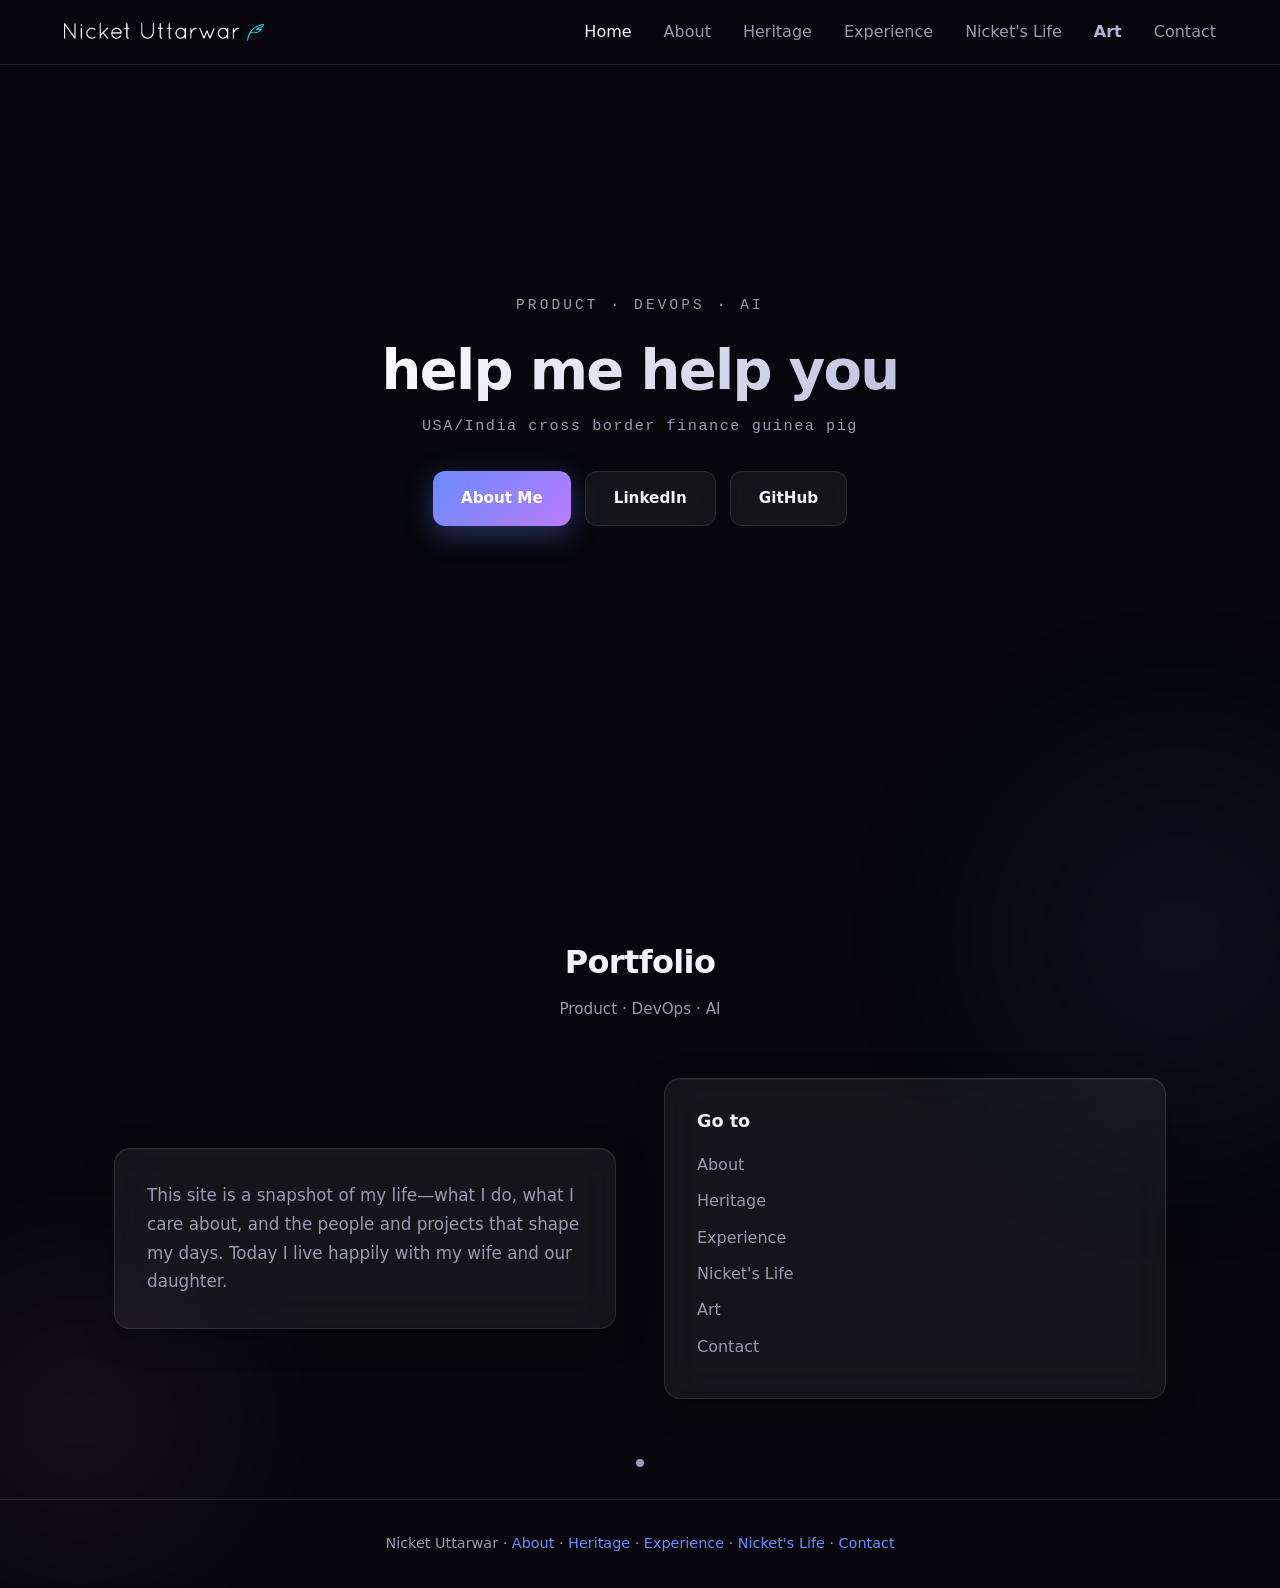
==== commit ff3e89cc: "minor aesthetic updates" ====
--- a/combined/index.html
+++ b/combined/index.html
@@ -28,15 +28,16 @@
 		<nav class="nav-inner">
 			<input type="checkbox" id="nav-toggle" class="nav-check" hidden aria-hidden="true">
 			<a href="./" class="nav-logo"><img src="images/logo.png" alt="Nicket Uttarwar" class="nav-logo-img"></a>
-			<ul class="nav-links">
+			<ul class="nav-links" id="site-nav-menu">
 				<li><a href="./" class="nav-active" aria-current="page">Home</a></li>
 				<li><a href="about/">About</a></li>
+				<li><a href="about/#heritage">Heritage</a></li>
 				<li><a href="experience/">Experience</a></li>
 				<li><a href="life/">Nicket's Life</a></li>
-				<li><a href="art/">Art</a></li>
+				<li><a href="art/" class="nav-link-art">Art</a></li>
 				<li><a href="contact/">Contact</a></li>
 			</ul>
-			<label for="nav-toggle" class="nav-toggle" aria-label="Toggle menu">
+			<label for="nav-toggle" class="nav-toggle" aria-label="Toggle menu" aria-controls="site-nav-menu" aria-expanded="false">
 				<span></span><span></span><span></span>
 			</label>
 		</nav>
@@ -92,6 +93,7 @@
 			<p>Nicket Uttarwar · <a href="about/">About</a> · <a href="about/#heritage">Heritage</a> · <a href="experience/">Experience</a> · <a href="life/">Nicket's Life</a> · <a href="contact/">Contact</a></p>
 		</div>
 	</footer>
+	<script defer src="js/nav-mobile.js"></script>
 	<script defer src="js/portfolio-images.js"></script>
 </body>
 </html>
--- a/combined/css/style.css
+++ b/combined/css/style.css
@@ -35,6 +35,7 @@
 html {
 	scroll-behavior: smooth;
 	-webkit-text-size-adjust: 100%;
+	scroll-padding-top: calc(var(--nav-height) + var(--safe-top) + 12px);
 }
 
 body {
@@ -72,6 +73,12 @@
 	html { scroll-behavior: auto; }
 	.blob { animation: none; }
 	.scroll-dot { animation: none; }
+	.nav-links a.nav-link-art {
+		animation: none;
+		box-shadow:
+			0 0 0 1px rgba(107, 138, 255, 0.4),
+			0 0 16px 4px rgba(107, 138, 255, 0.22);
+	}
 }
 
 a {
@@ -94,7 +101,7 @@
 	top: 0;
 	left: 0;
 	right: 0;
-	z-index: 100;
+	z-index: 200;
 	height: calc(var(--nav-height) + var(--safe-top));
 	min-height: 64px;
 	padding-top: var(--safe-top);
@@ -105,6 +112,8 @@
 }
 
 .nav-inner {
+	position: relative;
+	z-index: 1;
 	max-width: 1200px;
 	margin: 0 auto;
 	padding: 0 max(24px, var(--safe-left));
@@ -153,6 +162,8 @@
 
 .nav-toggle {
 	display: none;
+	position: relative;
+	z-index: 3;
 	width: 44px;
 	height: 44px;
 	min-width: 44px;
@@ -189,7 +200,11 @@
 #nav-toggle:checked ~ .nav-toggle span:nth-child(3) {
 	transform: translateY(-4px) rotate(-45deg);
 }
-body:has(#nav-toggle:checked) { overflow: hidden; }
+body:has(#nav-toggle:checked),
+body.nav-drawer-open {
+	overflow: hidden;
+	touch-action: none;
+}
 
 /* ---- Glass panels (fluid UI) ---- */
 .glass-panel {
@@ -307,6 +322,46 @@
 }
 .nav-links a.nav-active:hover {
 	color: var(--accent-warm);
+}
+
+/* Art nav — soft glow + pulse (draws the eye without competing with content) */
+@keyframes nav-art-pulse {
+	0%,
+	100% {
+		box-shadow:
+			0 0 0 1px rgba(107, 138, 255, 0.35),
+			0 0 14px 2px rgba(107, 138, 255, 0.22),
+			0 0 28px 4px rgba(184, 124, 255, 0.12);
+	}
+	50% {
+		box-shadow:
+			0 0 0 2px rgba(184, 124, 255, 0.45),
+			0 0 22px 6px rgba(107, 138, 255, 0.38),
+			0 0 40px 10px rgba(184, 124, 255, 0.22);
+	}
+}
+.nav-links a.nav-link-art {
+	position: relative;
+	z-index: 0;
+	border-radius: 999px;
+	padding: 0.35em 0.7em;
+	margin: -0.35em -0.7em;
+	color: #aeb4d4;
+	font-weight: 600;
+	animation: nav-art-pulse 2.8s ease-in-out infinite;
+}
+.nav-links a.nav-link-art:hover {
+	color: var(--text);
+	animation-play-state: paused;
+	box-shadow:
+		0 0 0 2px rgba(184, 124, 255, 0.5),
+		0 0 20px 6px rgba(107, 138, 255, 0.35);
+}
+.nav-links a.nav-link-art:focus-visible {
+	animation-play-state: paused;
+}
+.nav-links a.nav-link-art.nav-active {
+	color: var(--text);
 }
 
 /* ---- Inner pages (no fluid canvas) ---- */
@@ -1279,43 +1334,76 @@
 }
 
 @media (max-width: 768px) {
+	.nav-logo {
+		flex-shrink: 0;
+		margin-right: auto;
+		max-width: calc(100% - 56px);
+	}
 	.nav-logo-img {
 		height: 32px;
 		max-width: 160px;
 	}
+	/* Full-height scrollable drawer; dynamic viewport avoids clipped items under mobile browser chrome */
 	.nav-links {
+		--nav-drawer-h: calc(100vh - var(--nav-height) - var(--safe-top));
 		position: fixed;
 		top: calc(var(--nav-height) + var(--safe-top));
 		left: 0;
 		right: 0;
-		bottom: 0;
+		height: var(--nav-drawer-h);
+		max-height: var(--nav-drawer-h);
+		bottom: auto;
+		box-sizing: border-box;
 		background: rgba(8, 8, 16, 0.98);
 		backdrop-filter: blur(20px);
 		-webkit-backdrop-filter: blur(20px);
 		flex-direction: column;
 		align-items: stretch;
-		padding: max(24px, var(--safe-left)) max(24px, var(--safe-right)) max(32px, var(--safe-bottom));
+		padding: 16px max(20px, var(--safe-left)) max(40px, calc(28px + var(--safe-bottom))) max(20px, var(--safe-right));
 		gap: 0;
 		overflow-y: auto;
+		overflow-x: hidden;
 		-webkit-overflow-scrolling: touch;
+		overscroll-behavior: contain;
+		touch-action: pan-y;
+		pointer-events: none;
+		z-index: 2;
 		transform: translateY(-100%);
 		opacity: 0;
 		visibility: hidden;
 		transition: transform 0.3s ease, opacity 0.3s ease, visibility 0.3s ease;
 	}
+	@supports (height: 100dvh) {
+		.nav-links {
+			--nav-drawer-h: calc(100dvh - var(--nav-height) - var(--safe-top));
+		}
+	}
 	.nav-links li {
+		flex-shrink: 0;
 		border-bottom: 1px solid var(--glass-border);
 	}
+	.nav-links li:last-child {
+		border-bottom: none;
+		padding-bottom: 4px;
+	}
 	.nav-links a {
-		display: block;
-		padding: 16px 0;
+		display: flex;
+		align-items: center;
+		padding: 18px 4px;
 		min-height: 48px;
-		line-height: 1.4;
+		line-height: 1.35;
+		-webkit-tap-highlight-color: rgba(107, 138, 255, 0.15);
+	}
+	.nav-links a.nav-link-art {
+		margin: 0;
+		padding: 18px 16px;
+		border-radius: 12px;
 	}
 	#nav-toggle:checked ~ .nav-links {
 		transform: translateY(0);
 		opacity: 1;
 		visibility: visible;
+		pointer-events: auto;
 	}
 	.nav-toggle {
 		display: flex;
@@ -1358,9 +1446,6 @@
 	.main-footer {
 		padding: 24px max(24px, var(--safe-left)) calc(24px + var(--safe-bottom)) max(24px, var(--safe-right));
 	}
-}
-
-@media (max-width: 768px) {
 	.art-grid {
 		grid-template-columns: 1fr;
 	}
